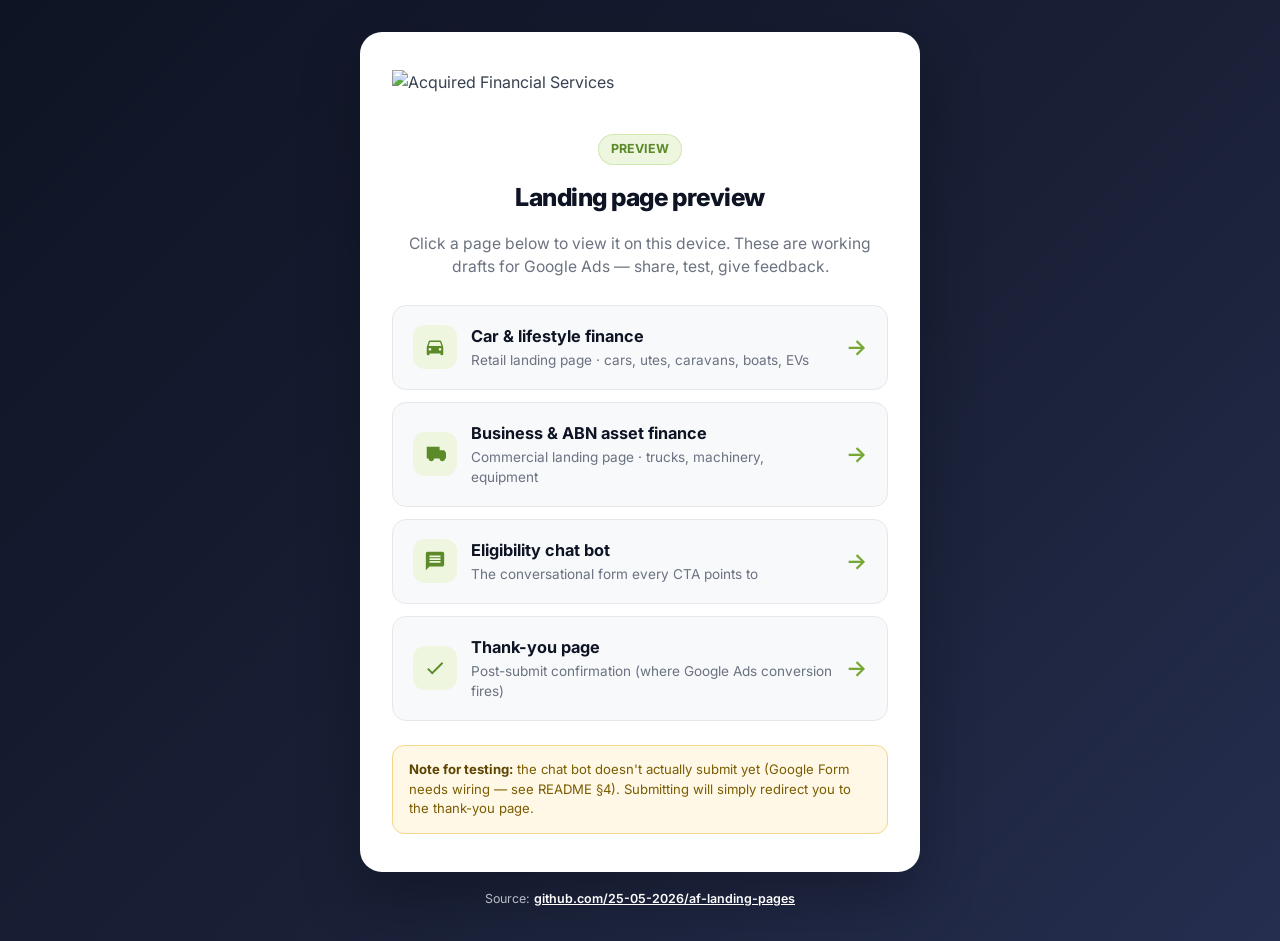
==== index.html @ 66c5d3c4 "Add preview index hub" ====
<!DOCTYPE html>
<html lang="en-AU">
<head>
<meta charset="UTF-8">
<meta name="viewport" content="width=device-width, initial-scale=1, viewport-fit=cover">
<meta name="theme-color" content="#1A2138">
<meta name="robots" content="noindex, nofollow">
<title>Preview · Acquired Financial Services landing pages</title>
<link rel="preconnect" href="https://fonts.googleapis.com">
<link rel="preconnect" href="https://fonts.gstatic.com" crossorigin>
<link href="https://fonts.googleapis.com/css2?family=Inter:wght@400;500;600;700;800&display=swap" rel="stylesheet">
<link rel="icon" href="https://www.acquiredfinance.com/wp-content/uploads/2023/08/logo.png">
<style>
  :root{--navy:#1A2138;--navy-3:#0F1424;--green:#8DC63F;--green-dk:#74A832;--green-dk2:#5C8A28;--green-soft:#EEF6E0;--ink:#0F1424;--muted:#6B7280;--line:#E5E7EB;--bg-alt:#F7F9FB}
  *{box-sizing:border-box}
  body{margin:0;font-family:'Inter',-apple-system,BlinkMacSystemFont,'Segoe UI',Roboto,sans-serif;color:#374151;background:linear-gradient(135deg,#0F1424,#1A2138 60%,#252E4F);min-height:100vh;display:flex;flex-direction:column;align-items:center;justify-content:center;padding:32px 18px;line-height:1.5}
  .card{background:#fff;border-radius:22px;padding:38px 32px;box-shadow:0 24px 60px rgba(0,0,0,.25);max-width:560px;width:100%}
  .logo{display:block;margin:0 auto 18px;height:46px;width:auto}
  h1{color:var(--ink);font-size:1.55rem;text-align:center;margin:0 0 .35em;font-weight:800;letter-spacing:-.018em}
  .lead{text-align:center;color:var(--muted);margin-bottom:26px;font-size:.98rem}
  .pill{display:inline-flex;align-items:center;gap:8px;background:var(--green-soft);color:var(--green-dk2);padding:5px 12px;border-radius:999px;font-size:.78rem;font-weight:700;border:1px solid rgba(141,198,63,.3)}
  .center{text-align:center}
  .pages{display:grid;gap:12px;margin-top:20px}
  .page-link{display:flex;align-items:center;gap:14px;padding:18px 20px;background:var(--bg-alt);border:1.5px solid var(--line);border-radius:14px;text-decoration:none;color:var(--ink);transition:all .15s}
  .page-link:hover{border-color:var(--green);background:var(--green-soft);transform:translateX(2px)}
  .page-icon{width:44px;height:44px;background:var(--green-soft);border-radius:12px;display:flex;align-items:center;justify-content:center;flex:none}
  .page-icon svg{width:22px;height:22px;fill:var(--green-dk2)}
  .page-link strong{display:block;color:var(--ink);font-size:1.02rem;font-weight:700;margin-bottom:2px}
  .page-link span{display:block;color:var(--muted);font-size:.85rem}
  .page-link::after{content:"→";margin-left:auto;color:var(--green-dk);font-size:1.4rem;font-weight:600}
  .note{margin-top:24px;padding:14px 16px;background:#FFF8E6;border:1px solid #F5D78A;border-radius:12px;font-size:.82rem;color:#7A5C00;line-height:1.5}
  .note strong{color:#5C4500}
  footer{margin-top:18px;font-size:.78rem;color:rgba(255,255,255,.7);text-align:center}
  footer a{color:#fff;font-weight:600}
  @media(max-width:480px){.card{padding:28px 22px}h1{font-size:1.35rem}}
</style>
</head>
<body>
<div class="card">
  <img class="logo" src="https://www.acquiredfinance.com/wp-content/uploads/2023/08/logo.png" alt="Acquired Financial Services">
  <div class="center" style="margin-bottom:14px"><span class="pill">PREVIEW</span></div>
  <h1>Landing page preview</h1>
  <p class="lead">Click a page below to view it on this device. These are working drafts for Google Ads — share, test, give feedback.</p>

  <div class="pages">
    <a class="page-link" href="car-finance.html">
      <div class="page-icon"><svg viewBox="0 0 24 24"><path d="M18.92 6.01C18.72 5.42 18.16 5 17.5 5h-11c-.66 0-1.21.42-1.42 1.01L3 12v8c0 .55.45 1 1 1h1c.55 0 1-.45 1-1v-1h12v1c0 .55.45 1 1 1h1c.55 0 1-.45 1-1v-8l-2.08-5.99zM6.5 16c-.83 0-1.5-.67-1.5-1.5S5.67 13 6.5 13s1.5.67 1.5 1.5S7.33 16 6.5 16zm11 0c-.83 0-1.5-.67-1.5-1.5s.67-1.5 1.5-1.5 1.5.67 1.5 1.5-.67 1.5-1.5 1.5zM5 11l1.5-4.5h11L19 11H5z"/></svg></div>
      <div><strong>Car &amp; lifestyle finance</strong><span>Retail landing page · cars, utes, caravans, boats, EVs</span></div>
    </a>
    <a class="page-link" href="abn-business-finance.html">
      <div class="page-icon"><svg viewBox="0 0 24 24"><path d="M20 8h-3V4H3v13h2c0 1.66 1.34 3 3 3s3-1.34 3-3h6c0 1.66 1.34 3 3 3s3-1.34 3-3h2v-5l-3-4z"/></svg></div>
      <div><strong>Business &amp; ABN asset finance</strong><span>Commercial landing page · trucks, machinery, equipment</span></div>
    </a>
    <a class="page-link" href="apply.html">
      <div class="page-icon"><svg viewBox="0 0 24 24"><path d="M20 2H4c-1.1 0-2 .9-2 2v18l4-4h14c1.1 0 2-.9 2-2V4c0-1.1-.9-2-2-2zm-2 12H6v-2h12v2zm0-3H6V9h12v2zm0-3H6V6h12v2z"/></svg></div>
      <div><strong>Eligibility chat bot</strong><span>The conversational form every CTA points to</span></div>
    </a>
    <a class="page-link" href="thank-you.html">
      <div class="page-icon"><svg viewBox="0 0 24 24"><path d="M9 16.17 4.83 12l-1.42 1.41L9 19 21 7l-1.41-1.41z"/></svg></div>
      <div><strong>Thank-you page</strong><span>Post-submit confirmation (where Google Ads conversion fires)</span></div>
    </a>
  </div>

  <div class="note">
    <strong>Note for testing:</strong> the chat bot doesn't actually submit yet (Google Form needs wiring — see README §4). Submitting will simply redirect you to the thank-you page.
  </div>
</div>
<footer>Source: <a href="https://github.com/25-05-2026/af-landing-pages">github.com/25-05-2026/af-landing-pages</a></footer>
</body>
</html>
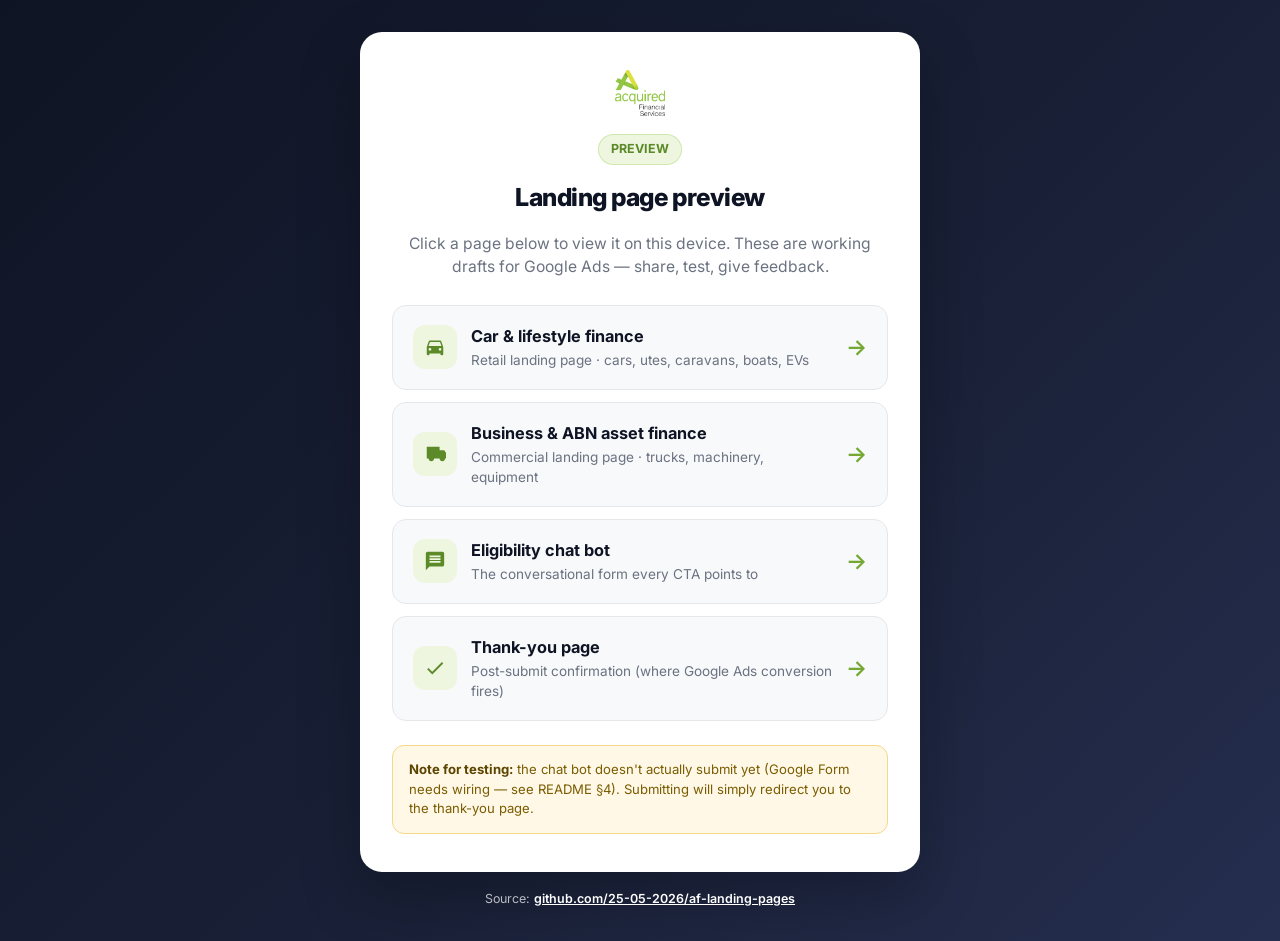
==== commit 80f8a5f4: "Hi-res logo + credibility badges row in hero (badges pending images) - Extracted high-res logo from " ====
--- a/index.html
+++ b/index.html
@@ -9,7 +9,7 @@
 <link rel="preconnect" href="https://fonts.googleapis.com">
 <link rel="preconnect" href="https://fonts.gstatic.com" crossorigin>
 <link href="https://fonts.googleapis.com/css2?family=Inter:wght@400;500;600;700;800&display=swap" rel="stylesheet">
-<link rel="icon" href="https://www.acquiredfinance.com/wp-content/uploads/2023/08/logo.png">
+<link rel="icon" href="branding/logo.png">
 <style>
   :root{--navy:#1A2138;--navy-3:#0F1424;--green:#8DC63F;--green-dk:#74A832;--green-dk2:#5C8A28;--green-soft:#EEF6E0;--ink:#0F1424;--muted:#6B7280;--line:#E5E7EB;--bg-alt:#F7F9FB}
   *{box-sizing:border-box}
@@ -37,7 +37,7 @@
 </head>
 <body>
 <div class="card">
-  <img class="logo" src="https://www.acquiredfinance.com/wp-content/uploads/2023/08/logo.png" alt="Acquired Financial Services">
+  <img class="logo" src="branding/logo.png" alt="Acquired Financial Services">
   <div class="center" style="margin-bottom:14px"><span class="pill">PREVIEW</span></div>
   <h1>Landing page preview</h1>
   <p class="lead">Click a page below to view it on this device. These are working drafts for Google Ads — share, test, give feedback.</p>
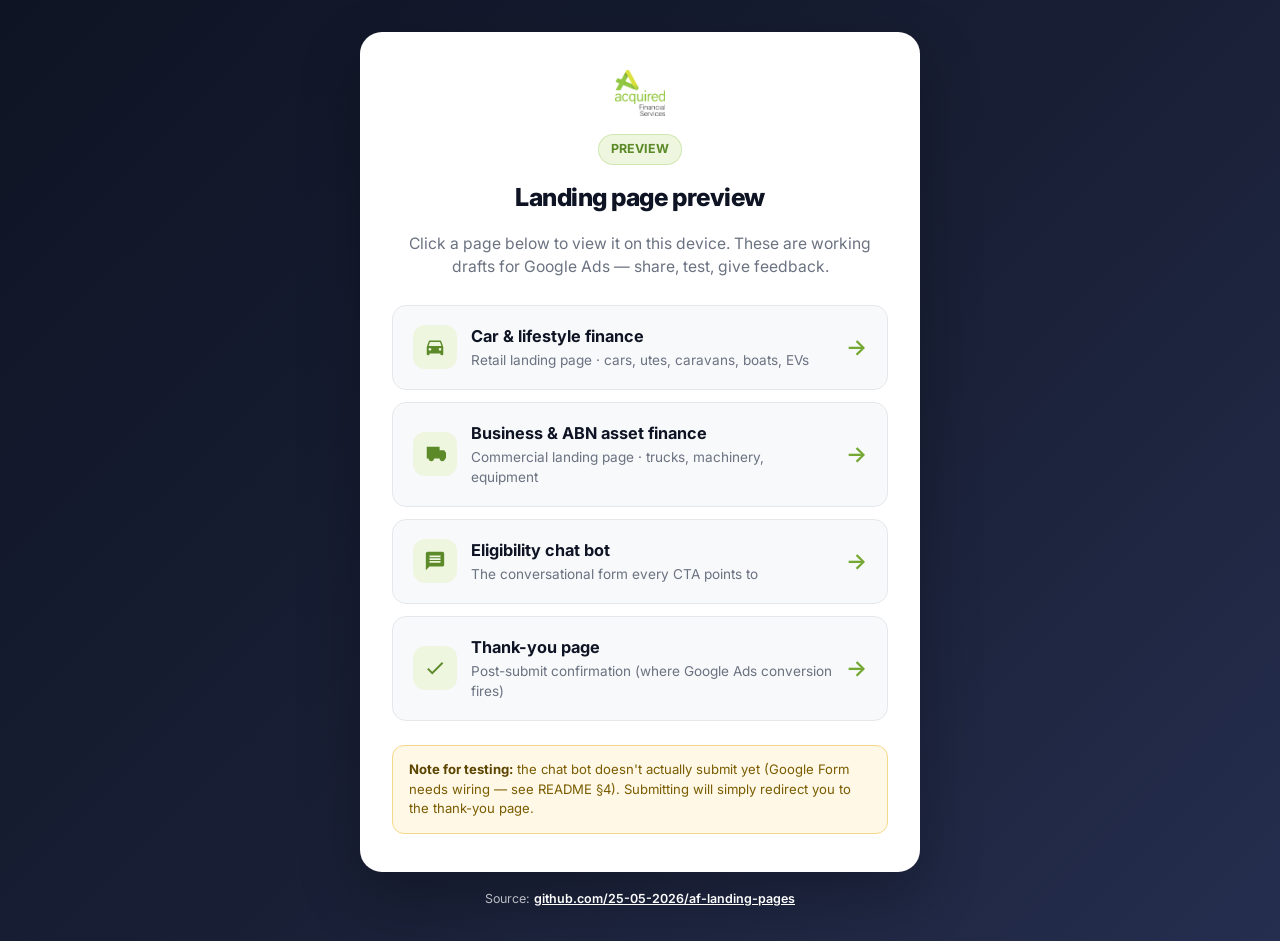
==== commit bcc2604e: "Point every CTA to the new enquiry chatbot Across car-finance-preview, abn-business-preview, car-fin" ====
--- a/index.html
+++ b/index.html
@@ -51,7 +51,7 @@
       <div class="page-icon"><svg viewBox="0 0 24 24"><path d="M20 8h-3V4H3v13h2c0 1.66 1.34 3 3 3s3-1.34 3-3h6c0 1.66 1.34 3 3 3s3-1.34 3-3h2v-5l-3-4z"/></svg></div>
       <div><strong>Business &amp; ABN asset finance</strong><span>Commercial landing page · trucks, machinery, equipment</span></div>
     </a>
-    <a class="page-link" href="apply.html">
+    <a class="page-link" href="enquiry-form.html">
       <div class="page-icon"><svg viewBox="0 0 24 24"><path d="M20 2H4c-1.1 0-2 .9-2 2v18l4-4h14c1.1 0 2-.9 2-2V4c0-1.1-.9-2-2-2zm-2 12H6v-2h12v2zm0-3H6V9h12v2zm0-3H6V6h12v2z"/></svg></div>
       <div><strong>Eligibility chat bot</strong><span>The conversational form every CTA points to</span></div>
     </a>
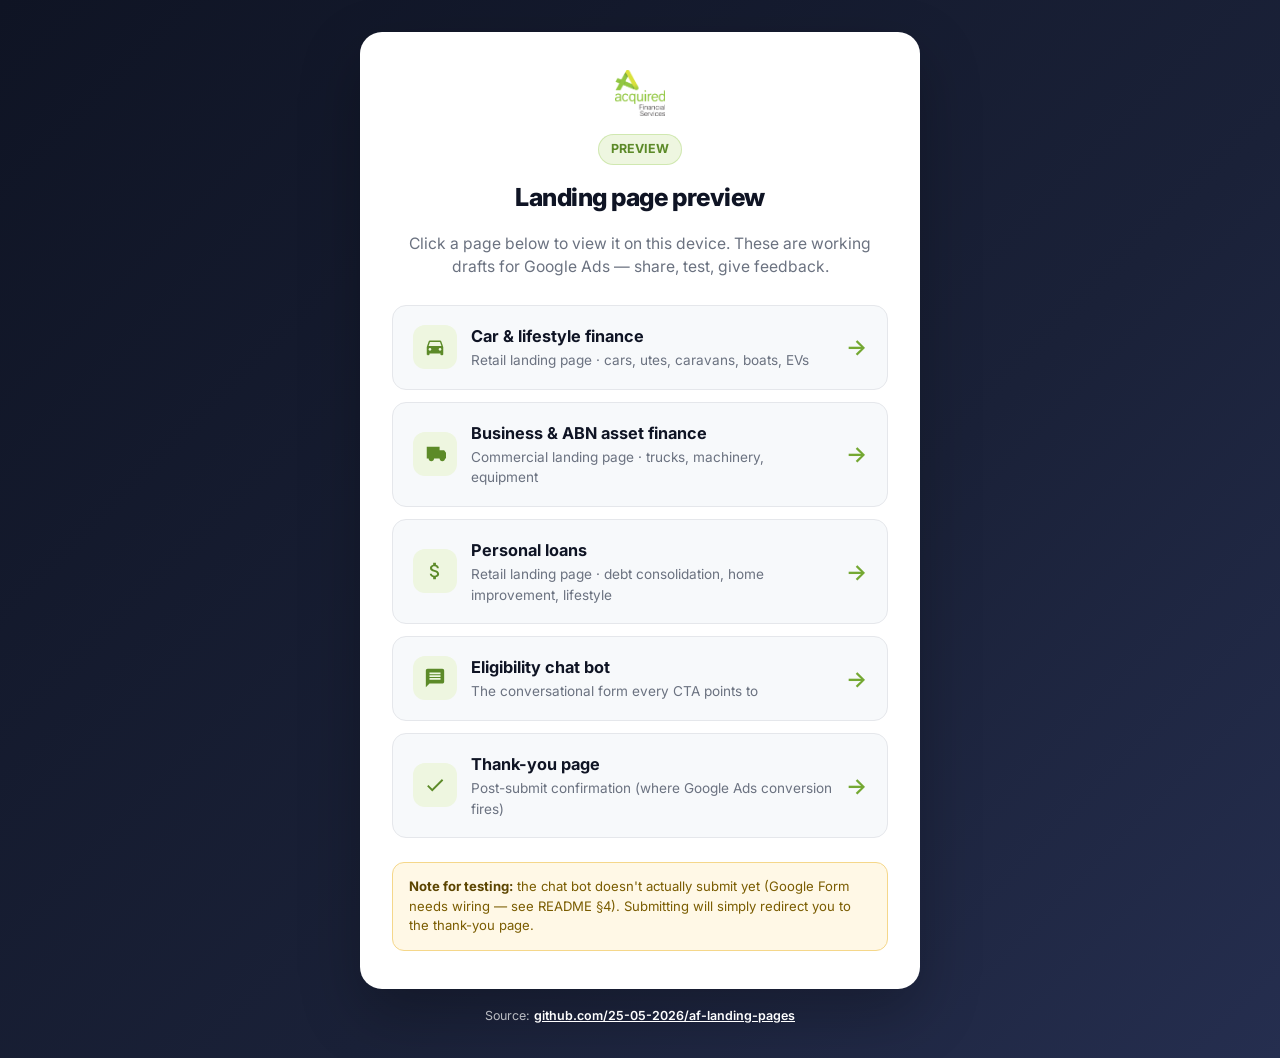
==== commit 0aada922: "Add personal-loans landing page (third ad landing page) Builds personal-loans.html as a sister to ca" ====
--- a/index.html
+++ b/index.html
@@ -51,6 +51,10 @@
       <div class="page-icon"><svg viewBox="0 0 24 24"><path d="M20 8h-3V4H3v13h2c0 1.66 1.34 3 3 3s3-1.34 3-3h6c0 1.66 1.34 3 3 3s3-1.34 3-3h2v-5l-3-4z"/></svg></div>
       <div><strong>Business &amp; ABN asset finance</strong><span>Commercial landing page · trucks, machinery, equipment</span></div>
     </a>
+    <a class="page-link" href="personal-loans.html">
+      <div class="page-icon"><svg viewBox="0 0 24 24"><path d="M11.8 10.9c-2.27-.59-3-1.2-3-2.15 0-1.09 1.01-1.85 2.7-1.85 1.78 0 2.44.85 2.5 2.1h2.21c-.07-1.72-1.12-3.3-3.21-3.81V3h-3v2.16c-1.94.42-3.5 1.68-3.5 3.61 0 2.31 1.91 3.46 4.7 4.13 2.5.6 3 1.48 3 2.41 0 .69-.49 1.79-2.7 1.79-2.06 0-2.87-.92-2.98-2.1h-2.2c.12 2.19 1.76 3.42 3.68 3.83V21h3v-2.15c1.95-.37 3.5-1.5 3.5-3.55 0-2.84-2.43-3.81-4.7-4.4z"/></svg></div>
+      <div><strong>Personal loans</strong><span>Retail landing page · debt consolidation, home improvement, lifestyle</span></div>
+    </a>
     <a class="page-link" href="enquiry-form.html">
       <div class="page-icon"><svg viewBox="0 0 24 24"><path d="M20 2H4c-1.1 0-2 .9-2 2v18l4-4h14c1.1 0 2-.9 2-2V4c0-1.1-.9-2-2-2zm-2 12H6v-2h12v2zm0-3H6V9h12v2zm0-3H6V6h12v2z"/></svg></div>
       <div><strong>Eligibility chat bot</strong><span>The conversational form every CTA points to</span></div>
